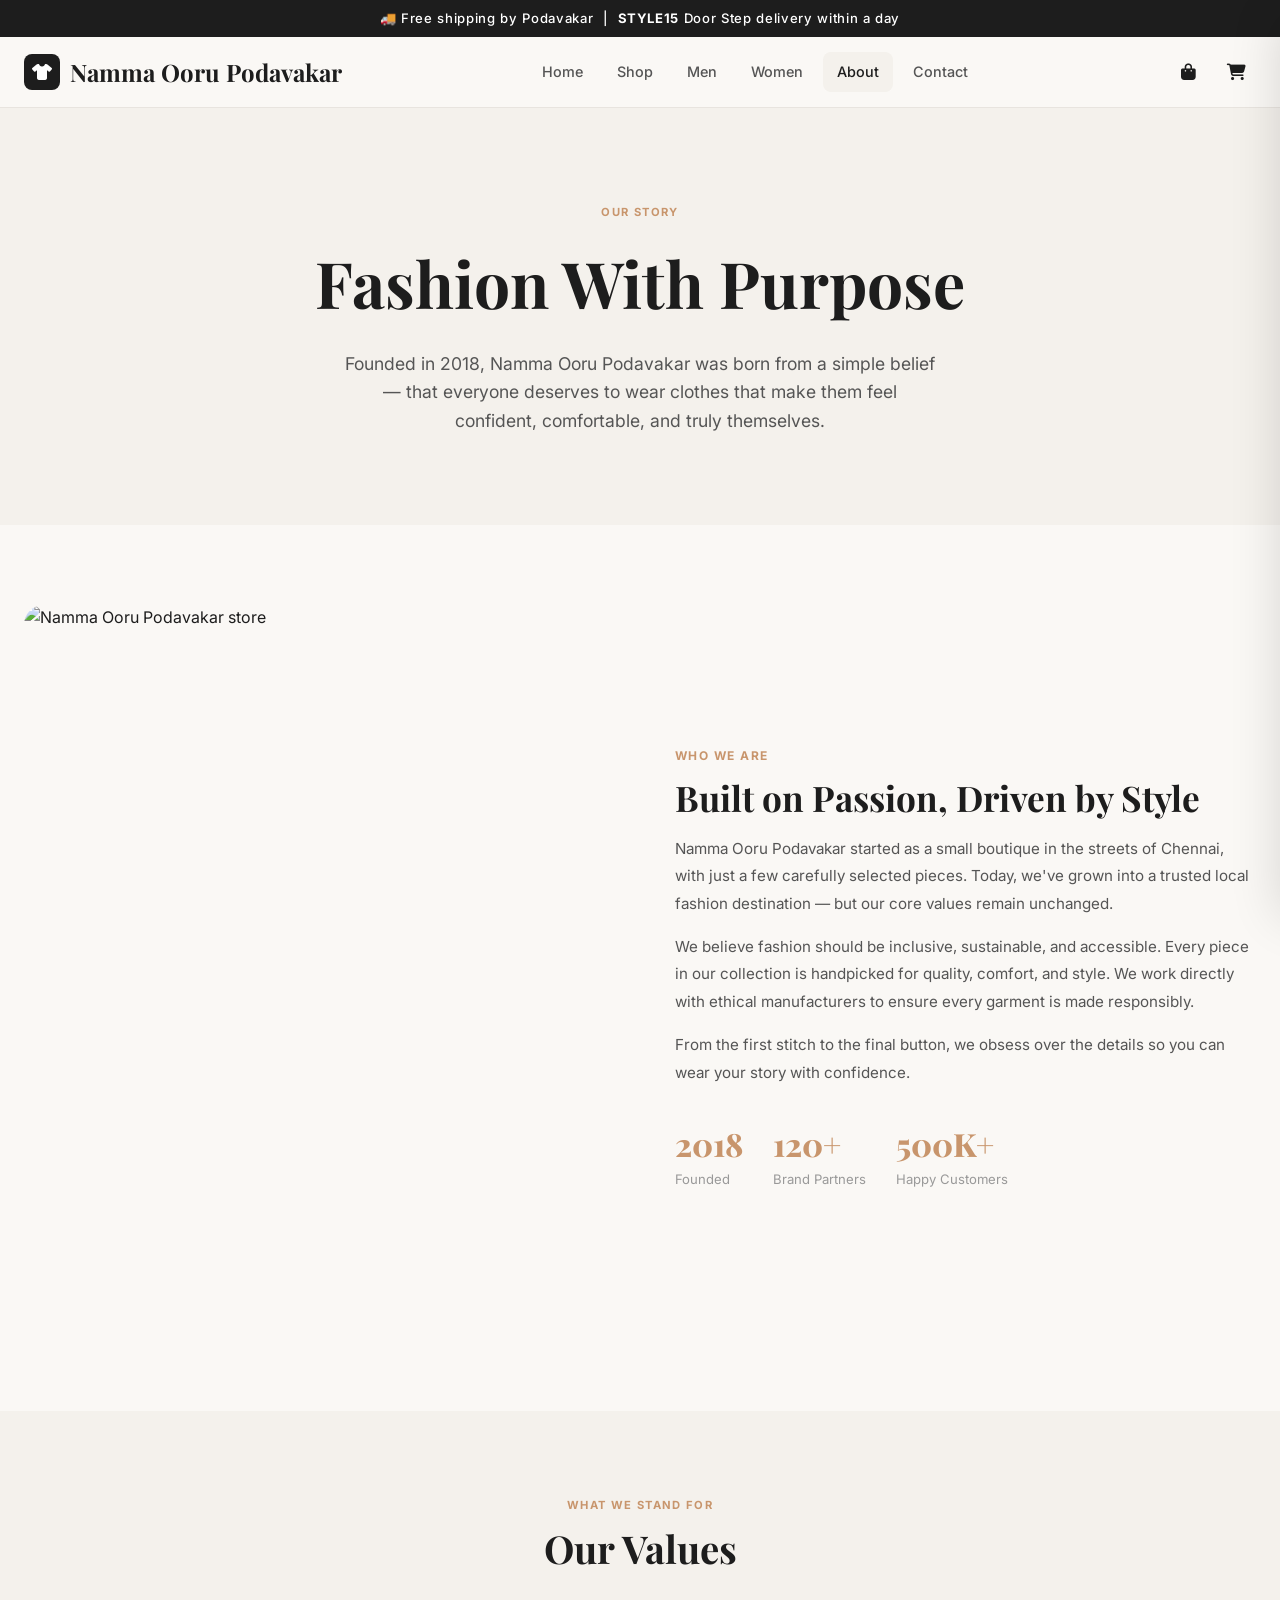
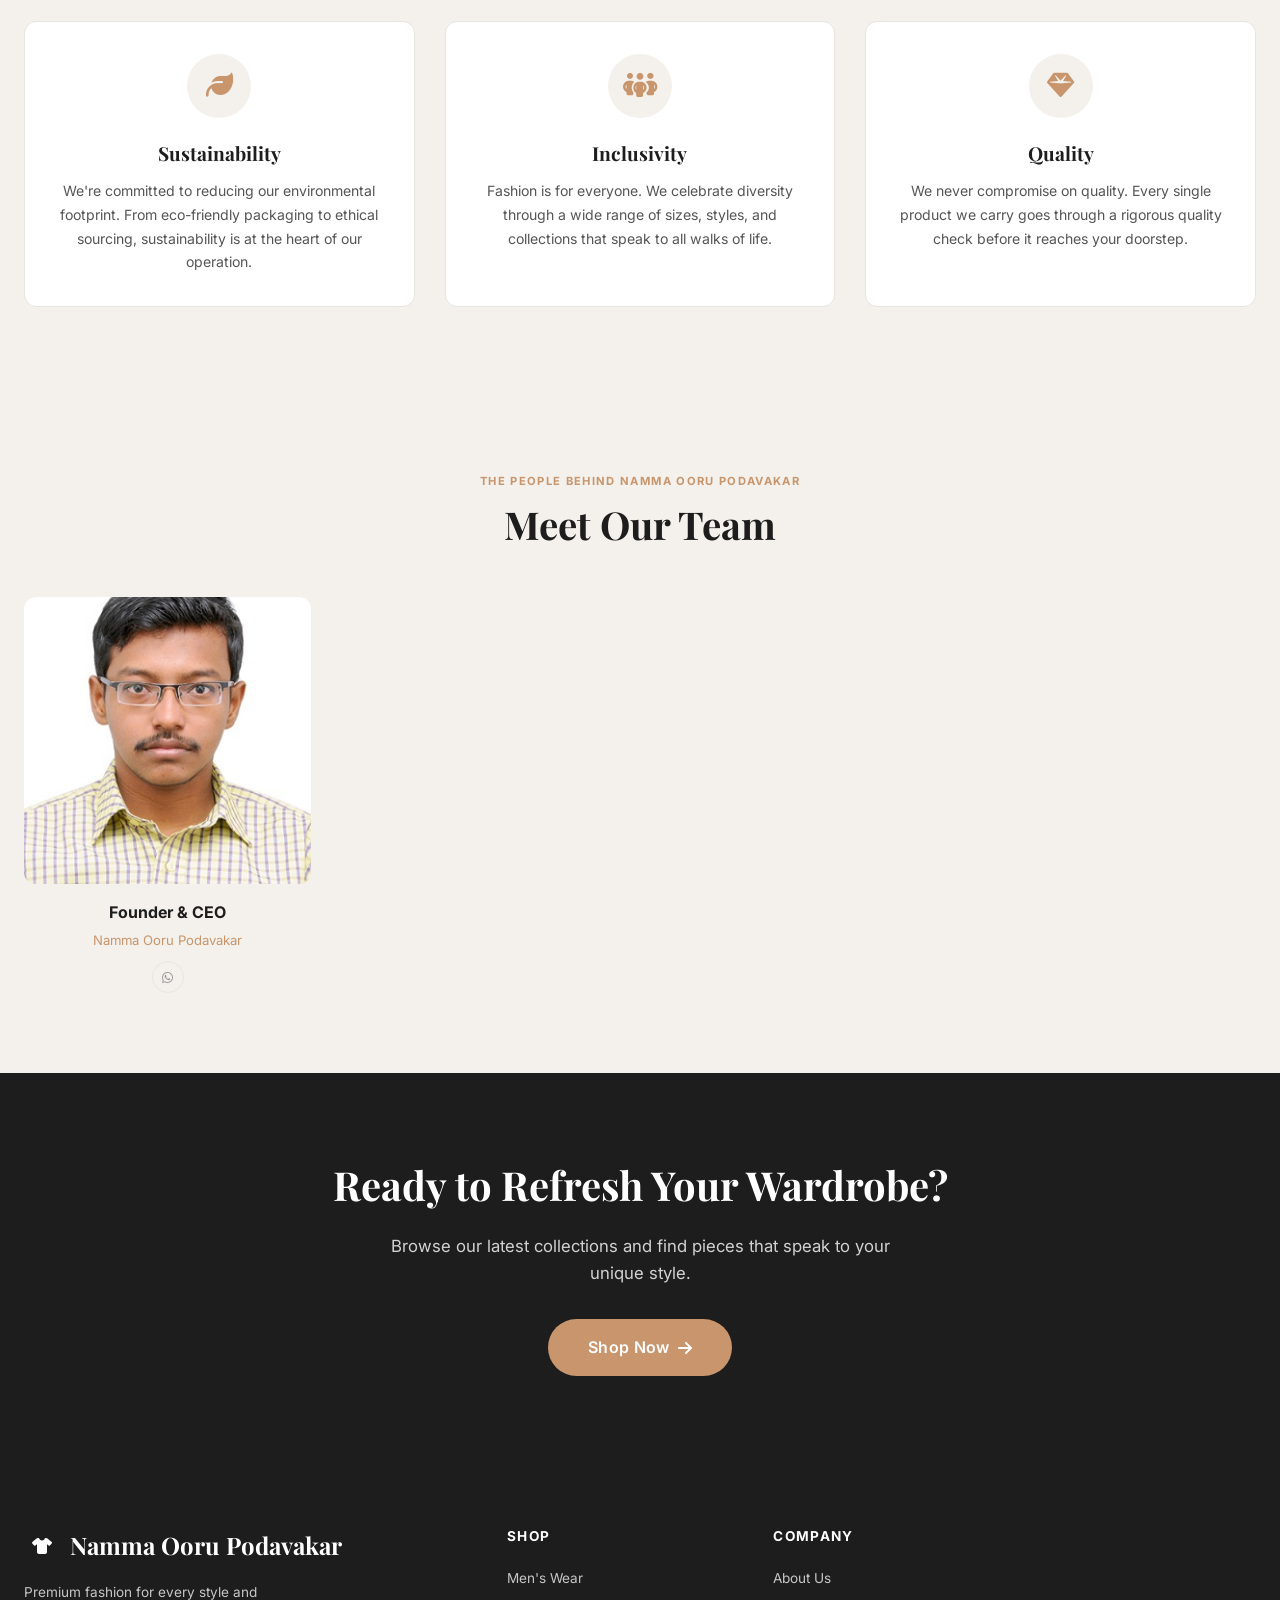
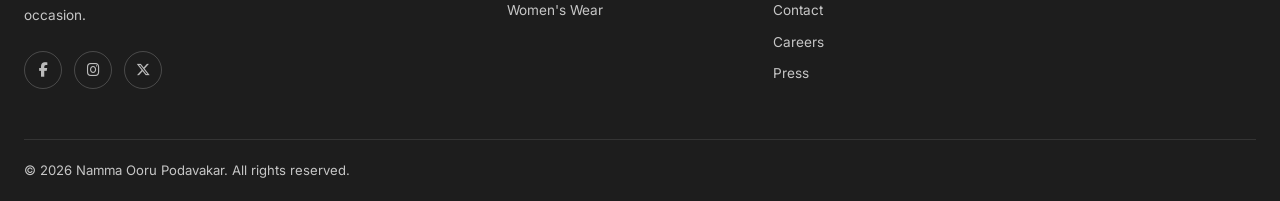
==== about.html @ 74f34538 "My first commit" ====
<!DOCTYPE html>
<html lang="en">
<head>
  <meta charset="UTF-8">
  <meta name="viewport" content="width=device-width, initial-scale=1.0">
  <meta name="description" content="Our story — Namma Ooru Podavakar was founded to make premium fashion accessible to everyone.">
  <title>About Us — Namma Ooru Podavakar</title>
  <link rel="preconnect" href="https://fonts.googleapis.com">
  <link rel="preconnect" href="https://fonts.gstatic.com" crossorigin>
  <link href="https://fonts.googleapis.com/css2?family=Inter:wght@400;500;600;700;800&family=Playfair+Display:wght@400;700;800&display=swap" rel="stylesheet">
  <link rel="stylesheet" href="https://cdnjs.cloudflare.com/ajax/libs/font-awesome/6.5.0/css/all.min.css">
  <link rel="stylesheet" href="css/style.css">
</head>
<body>

<div class="announcement-bar">🚚 Free shipping by Podavakar &nbsp;|&nbsp; <strong>STYLE15</strong> Door Step delivery within a day</div>

<header class="site-header" id="siteHeader">
  <div class="container">
    <div class="header-inner">
      <a href="index.html" class="logo"><div class="logo-icon"><i class="fa-solid fa-shirt"></i></div>Namma Ooru Podavakar</a>
      <nav class="main-nav" id="mainNav">
        <a href="index.html">Home</a>
        <a href="shop.html">Shop</a>
        <a href="shop.html?cat=men">Men</a>
        <a href="shop.html?cat=women">Women</a>
        <a href="about.html">About</a>
        <a href="contact.html">Contact</a>
      </nav>
      <div class="header-actions">
        <a href="cart.html" class="icon-btn" style="position:relative;">
          <i class="fa-solid fa-bag-shopping"></i>
          <span class="cart-badge" style="display:none;">0</span>
        </a>
        <button class="icon-btn" data-open-cart>
          <i class="fa-solid fa-cart-shopping"></i>
          <span class="cart-badge" style="display:none;">0</span>
        </button>
        <div class="menu-toggle" id="menuToggle"><span></span><span></span><span></span></div>
      </div>
    </div>
  </div>
</header>

<!-- Page Hero -->
<section class="about-hero">
  <div class="container">
    <span class="tag">Our Story</span>
    <h1>Fashion With Purpose</h1>
    <p>Founded in 2018, Namma Ooru Podavakar was born from a simple belief — that everyone deserves to wear clothes that make them feel confident, comfortable, and truly themselves.</p>
  </div>
</section>

<!-- About Story -->
<section class="about-story">
  <div class="container">
    <div class="about-story-grid">
      <div class="about-story-image">
        <img src="https://images.unsplash.com/photo-1558769132-cb1aea458c5e?w=700&q=80" alt="Namma Ooru Podavakar store" loading="lazy">
      </div>
      <div>
        <div class="about-tag">Who We Are</div>
        <h2 class="about-title">Built on Passion, Driven by Style</h2>
        <p class="about-text">Namma Ooru Podavakar started as a small boutique in the streets of Chennai, with just a few carefully selected pieces. Today, we've grown into a trusted local fashion destination — but our core values remain unchanged.</p>
        <p class="about-text">We believe fashion should be inclusive, sustainable, and accessible. Every piece in our collection is handpicked for quality, comfort, and style. We work directly with ethical manufacturers to ensure every garment is made responsibly.</p>
        <p class="about-text">From the first stitch to the final button, we obsess over the details so you can wear your story with confidence.</p>
        <div style="display:flex;gap:30px;margin-top:32px;">
          <div>
            <div style="font-family:var(--font-heading);font-size:2rem;font-weight:800;color:var(--secondary);">2018</div>
            <div style="font-size:.82rem;color:var(--text-muted);">Founded</div>
          </div>
          <div>
            <div style="font-family:var(--font-heading);font-size:2rem;font-weight:800;color:var(--secondary);">120+</div>
            <div style="font-size:.82rem;color:var(--text-muted);">Brand Partners</div>
          </div>
          <div>
            <div style="font-family:var(--font-heading);font-size:2rem;font-weight:800;color:var(--secondary);">500K+</div>
            <div style="font-size:.82rem;color:var(--text-muted);">Happy Customers</div>
          </div>
        </div>
      </div>
    </div>
  </div>
</section>

<!-- Values -->
<section style="padding:80px 0;background:var(--bg-section);">
  <div class="container">
    <div class="text-center" style="margin-bottom:50px;">
      <span class="tag">What We Stand For</span>
      <h2 class="section-title">Our Values</h2>
    </div>
    <div style="display:grid;grid-template-columns:repeat(3,1fr);gap:30px;">
      <div style="background:var(--white);border-radius:var(--radius-md);padding:32px;border:1px solid var(--border);text-align:center;">
        <div style="width:64px;height:64px;background:var(--bg-section);border-radius:50%;display:flex;align-items:center;justify-content:center;margin:0 auto 20px;font-size:1.7rem;color:var(--secondary);">
          <i class="fa-solid fa-leaf"></i>
        </div>
        <h3 style="font-family:var(--font-heading);font-size:1.2rem;font-weight:700;margin-bottom:10px;">Sustainability</h3>
        <p style="font-size:.88rem;color:var(--text-mid);line-height:1.7;">We're committed to reducing our environmental footprint. From eco-friendly packaging to ethical sourcing, sustainability is at the heart of our operation.</p>
      </div>
      <div style="background:var(--white);border-radius:var(--radius-md);padding:32px;border:1px solid var(--border);text-align:center;">
        <div style="width:64px;height:64px;background:var(--bg-section);border-radius:50%;display:flex;align-items:center;justify-content:center;margin:0 auto 20px;font-size:1.7rem;color:var(--secondary);">
          <i class="fa-solid fa-people-group"></i>
        </div>
        <h3 style="font-family:var(--font-heading);font-size:1.2rem;font-weight:700;margin-bottom:10px;">Inclusivity</h3>
        <p style="font-size:.88rem;color:var(--text-mid);line-height:1.7;">Fashion is for everyone. We celebrate diversity through a wide range of sizes, styles, and collections that speak to all walks of life.</p>
      </div>
      <div style="background:var(--white);border-radius:var(--radius-md);padding:32px;border:1px solid var(--border);text-align:center;">
        <div style="width:64px;height:64px;background:var(--bg-section);border-radius:50%;display:flex;align-items:center;justify-content:center;margin:0 auto 20px;font-size:1.7rem;color:var(--secondary);">
          <i class="fa-solid fa-gem"></i>
        </div>
        <h3 style="font-family:var(--font-heading);font-size:1.2rem;font-weight:700;margin-bottom:10px;">Quality</h3>
        <p style="font-size:.88rem;color:var(--text-mid);line-height:1.7;">We never compromise on quality. Every single product we carry goes through a rigorous quality check before it reaches your doorstep.</p>
      </div>
    </div>
  </div>
</section>

<!-- Team -->
<section class="team-section">
  <div class="container">
    <div class="text-center">
      <span class="tag">The People Behind Namma Ooru Podavakar</span>
      <h2 class="section-title">Meet Our Team</h2>
    </div>
    <div class="team-grid" style="justify-content:center;">
      <div class="team-card">
        <div class="team-avatar">
          <img src="images/DSC_4355.JPG" alt="Founder & CEO" loading="lazy">
        </div>
        <div class="team-name">Founder &amp; CEO</div>
        <div class="team-role">Namma Ooru Podavakar</div>
        <div class="team-social">
          <a href="https://wa.me/919942233235" aria-label="WhatsApp"><i class="fa-brands fa-whatsapp"></i></a>
        </div>
      </div>
    </div>
  </div>
</section>

<!-- CTA -->
<section style="padding:80px 0;background:var(--primary);color:var(--white);text-align:center;">
  <div class="container">
    <h2 style="font-family:var(--font-heading);font-size:2.5rem;font-weight:700;margin-bottom:16px;">Ready to Refresh Your Wardrobe?</h2>
    <p style="font-size:1.05rem;opacity:.8;max-width:500px;margin:0 auto 32px;">Browse our latest collections and find pieces that speak to your unique style.</p>
    <a href="shop.html" class="btn btn-secondary btn-lg">Shop Now <i class="fa-solid fa-arrow-right"></i></a>
  </div>
</section>

<!-- Footer -->
<footer class="site-footer">
  <div class="container">
    <div class="footer-grid">
      <div class="footer-brand">
        <a href="index.html" class="logo"><div class="logo-icon"><i class="fa-solid fa-shirt"></i></div>Namma Ooru Podavakar</a>
        <p class="footer-desc">Premium fashion for every style and occasion.</p>
        <div class="footer-social">
          <a class="social-btn" href="#"><i class="fa-brands fa-facebook-f"></i></a>
          <a class="social-btn" href="#"><i class="fa-brands fa-instagram"></i></a>
          <a class="social-btn" href="#"><i class="fa-brands fa-x-twitter"></i></a>
        </div>
      </div>
      <div class="footer-col"><h4>Shop</h4>
        <div class="footer-links">
          <a href="shop.html?cat=men">Men's Wear</a>
          <a href="shop.html?cat=women">Women's Wear</a>
        </div>
      </div>
      <div class="footer-col"><h4>Company</h4>
        <div class="footer-links">
          <a href="about.html">About Us</a>
          <a href="contact.html">Contact</a>
          <a href="#">Careers</a>
          <a href="#">Press</a>
        </div>
      </div>
    </div>
    <div class="footer-bottom"><span>© 2026 Namma Ooru Podavakar. All rights reserved.</span></div>
  </div>
</footer>

<div class="cart-overlay" id="cartOverlay"></div>
<aside class="cart-drawer" id="cartDrawer">
  <div class="drawer-header">
    <h3><i class="fa-solid fa-bag-shopping" style="color:var(--secondary);margin-right:8px;"></i> Your Cart</h3>
    <button class="drawer-close" id="drawerClose"><i class="fa-solid fa-xmark"></i></button>
  </div>
  <div class="drawer-body"></div>
  <div class="drawer-footer">
    <div class="drawer-total"><span>Subtotal</span><span>₹0</span></div>
    <a href="cart.html" class="btn btn-outline btn-block" style="margin-bottom:10px;">View Cart</a>
    <a href="checkout.html" class="btn btn-primary btn-block">Checkout</a>
  </div>
</aside>

<script src="js/config.js"></script>
<script src="js/data.js"></script>
<script src="js/cart.js"></script>
</body>
</html>
---- css/style.css ----
/* ============================================================
   StyleHub E-Commerce — Master Stylesheet
   ============================================================ */

/* ---------- CSS Variables ---------- */
:root {
  --primary:       #1d1d1d;
  --secondary:     #c8956c;
  --accent:        #e8d5c4;
  --bg-light:      #faf8f5;
  --bg-section:    #f4f1ec;
  --white:         #ffffff;
  --text-dark:     #1d1d1d;
  --text-mid:      #555555;
  --text-muted:    #999999;
  --border:        #e8e4df;
  --success:       #2e7d32;
  --danger:        #c62828;
  --warning:       #f57c00;
  --shadow-sm:     0 2px 8px rgba(0,0,0,.07);
  --shadow-md:     0 6px 24px rgba(0,0,0,.10);
  --shadow-lg:     0 16px 48px rgba(0,0,0,.14);
  --radius-sm:     6px;
  --radius-md:     12px;
  --radius-lg:     20px;
  --transition:    all .25s ease;
  --font-main:     'Inter', sans-serif;
  --font-heading:  'Playfair Display', serif;
}

/* ---------- Reset & Base ---------- */
*, *::before, *::after { box-sizing: border-box; margin: 0; padding: 0; }

html { scroll-behavior: smooth; font-size: 16px; }

body {
  font-family: var(--font-main);
  color: var(--text-dark);
  background: var(--bg-light);
  line-height: 1.6;
  -webkit-font-smoothing: antialiased;
}

a { color: inherit; text-decoration: none; }
img { max-width: 100%; display: block; }
ul { list-style: none; }
button { cursor: pointer; border: none; background: none; font-family: inherit; }
input, select, textarea { font-family: inherit; }

/* ---------- Utility Classes ---------- */
.container { max-width: 1280px; margin: 0 auto; padding: 0 24px; }
.section-pad { padding: 80px 0; }
.text-center { text-align: center; }
.hidden { display: none !important; }
.flex { display: flex; }
.flex-center { display: flex; align-items: center; justify-content: center; }
.grid { display: grid; }

/* ---------- Typography ---------- */
.section-title {
  font-family: var(--font-heading);
  font-size: clamp(1.8rem, 3vw, 2.6rem);
  font-weight: 700;
  line-height: 1.2;
  color: var(--text-dark);
}
.section-subtitle {
  font-size: 1rem;
  color: var(--text-muted);
  margin-top: 8px;
}
.tag {
  display: inline-block;
  font-size: .7rem;
  font-weight: 700;
  letter-spacing: .12em;
  text-transform: uppercase;
  color: var(--secondary);
  margin-bottom: 10px;
}

/* ---------- Buttons ---------- */
.btn {
  display: inline-flex;
  align-items: center;
  justify-content: center;
  gap: 8px;
  padding: 13px 30px;
  border-radius: 50px;
  font-size: .92rem;
  font-weight: 600;
  letter-spacing: .02em;
  transition: var(--transition);
  white-space: nowrap;
}
.btn-primary {
  background: var(--primary);
  color: var(--white);
}
.btn-primary:hover {
  background: #333;
  transform: translateY(-2px);
  box-shadow: var(--shadow-md);
}
.btn-secondary {
  background: var(--secondary);
  color: var(--white);
}
.btn-secondary:hover {
  background: #b07d55;
  transform: translateY(-2px);
  box-shadow: var(--shadow-md);
}
.btn-outline {
  background: transparent;
  color: var(--primary);
  border: 2px solid var(--primary);
}
.btn-outline:hover {
  background: var(--primary);
  color: var(--white);
}
.btn-outline-white {
  background: transparent;
  color: var(--white);
  border: 2px solid rgba(255,255,255,.7);
}
.btn-outline-white:hover {
  background: var(--white);
  color: var(--primary);
}
.btn-sm { padding: 9px 20px; font-size: .82rem; }
.btn-lg { padding: 16px 40px; font-size: 1rem; }
.btn-block { width: 100%; }

/* ============================================================
   HEADER & NAVIGATION
   ============================================================ */
.site-header {
  position: sticky;
  top: 0;
  z-index: 1000;
  background: rgba(250,248,245,.95);
  backdrop-filter: blur(12px);
  border-bottom: 1px solid var(--border);
  transition: var(--transition);
}
.site-header.scrolled { box-shadow: var(--shadow-sm); }

.header-inner {
  display: flex;
  align-items: center;
  justify-content: space-between;
  height: 70px;
}

/* Logo */
.logo {
  display: flex;
  align-items: center;
  gap: 10px;
  font-family: var(--font-heading);
  font-size: 1.5rem;
  font-weight: 700;
  color: var(--primary);
}
.logo-icon {
  width: 36px;
  height: 36px;
  background: var(--primary);
  border-radius: 8px;
  display: flex;
  align-items: center;
  justify-content: center;
  color: var(--white);
  font-size: 1rem;
}

/* Nav */
.main-nav { display: flex; align-items: center; gap: 6px; }
.main-nav a {
  padding: 8px 14px;
  border-radius: 8px;
  font-size: .9rem;
  font-weight: 500;
  color: var(--text-mid);
  transition: var(--transition);
}
.main-nav a:hover, .main-nav a.active {
  color: var(--primary);
  background: var(--bg-section);
}

/* Header Actions */
.header-actions { display: flex; align-items: center; gap: 8px; }
.icon-btn {
  display: flex;
  align-items: center;
  justify-content: center;
  width: 40px;
  height: 40px;
  border-radius: 10px;
  color: var(--text-dark);
  font-size: 1.05rem;
  transition: var(--transition);
  position: relative;
}
.icon-btn:hover { background: var(--bg-section); color: var(--secondary); }
.cart-badge {
  position: absolute;
  top: 3px; right: 3px;
  width: 18px; height: 18px;
  background: var(--secondary);
  color: var(--white);
  border-radius: 50%;
  font-size: .62rem;
  font-weight: 700;
  display: flex;
  align-items: center;
  justify-content: center;
}

/* Mobile menu toggle */
.menu-toggle {
  display: none;
  flex-direction: column;
  gap: 5px;
  padding: 8px;
  border-radius: 8px;
  cursor: pointer;
}
.menu-toggle span {
  width: 22px;
  height: 2px;
  background: var(--text-dark);
  border-radius: 2px;
  transition: var(--transition);
}
.menu-toggle.open span:nth-child(1) { transform: rotate(45deg) translate(5px, 5px); }
.menu-toggle.open span:nth-child(2) { opacity: 0; }
.menu-toggle.open span:nth-child(3) { transform: rotate(-45deg) translate(5px, -5px); }

/* Announcement bar */
.announcement-bar {
  background: var(--primary);
  color: var(--white);
  text-align: center;
  padding: 8px;
  font-size: .82rem;
  font-weight: 500;
  letter-spacing: .05em;
}
.announcement-bar a { color: var(--secondary); text-decoration: underline; }

/* ============================================================
   HERO SECTION
   ============================================================ */
.hero {
  min-height: 90vh;
  display: grid;
  grid-template-columns: 1fr 1fr;
  gap: 0;
  overflow: hidden;
}
.hero-content {
  display: flex;
  flex-direction: column;
  justify-content: center;
  padding: 80px 60px 80px 0;
}
.hero-title {
  font-family: var(--font-heading);
  font-size: clamp(2.8rem, 5vw, 4.5rem);
  font-weight: 700;
  line-height: 1.1;
  color: var(--text-dark);
  margin-bottom: 20px;
}
.hero-title span { color: var(--secondary); }
.hero-desc {
  font-size: 1.1rem;
  color: var(--text-mid);
  max-width: 460px;
  margin-bottom: 36px;
  line-height: 1.7;
}
.hero-actions { display: flex; gap: 14px; flex-wrap: wrap; }
.hero-stats {
  display: flex;
  gap: 40px;
  margin-top: 56px;
  padding-top: 40px;
  border-top: 1px solid var(--border);
}
.hero-stat strong {
  display: block;
  font-size: 1.8rem;
  font-weight: 800;
  color: var(--text-dark);
  font-family: var(--font-heading);
}
.hero-stat span { font-size: .82rem; color: var(--text-muted); }

.hero-image {
  position: relative;
  background: var(--bg-section);
  overflow: hidden;
}
.hero-image img {
  width: 100%;
  height: 100%;
  object-fit: cover;
}
.hero-image-badge {
  position: absolute;
  bottom: 40px;
  left: -20px;
  background: var(--white);
  border-radius: var(--radius-md);
  padding: 16px 22px;
  box-shadow: var(--shadow-lg);
  display: flex;
  align-items: center;
  gap: 12px;
  font-size: .85rem;
}
.hero-image-badge .badge-icon {
  width: 44px; height: 44px;
  background: var(--secondary);
  border-radius: 50%;
  display: flex;
  align-items: center;
  justify-content: center;
  color: var(--white);
  font-size: 1.1rem;
}
.hero-image-badge strong { display: block; font-size: .95rem; }
.hero-image-badge span { color: var(--text-muted); font-size: .78rem; }

/* ============================================================
   CATEGORY STRIPS
   ============================================================ */
.categories-section { padding: 60px 0; }
.categories-grid {
  display: grid;
  grid-template-columns: repeat(4, 1fr);
  gap: 20px;
  margin-top: 40px;
}
.category-card {
  position: relative;
  border-radius: var(--radius-lg);
  overflow: hidden;
  aspect-ratio: 3/4;
  cursor: pointer;
  transition: var(--transition);
}
.category-card:hover { transform: translateY(-6px); box-shadow: var(--shadow-lg); }
.category-card img {
  width: 100%;
  height: 100%;
  object-fit: cover;
  transition: transform .4s ease;
}
.category-card:hover img { transform: scale(1.06); }
.category-card-overlay {
  position: absolute;
  inset: 0;
  background: linear-gradient(to top, rgba(0,0,0,.65) 30%, transparent);
  display: flex;
  flex-direction: column;
  justify-content: flex-end;
  padding: 24px;
  color: var(--white);
}
.category-card-overlay h3 { font-family: var(--font-heading); font-size: 1.3rem; font-weight: 700; }
.category-card-overlay span { font-size: .82rem; opacity: .85; margin-top: 4px; display: block; }
.category-card-overlay .cat-arrow {
  width: 36px; height: 36px;
  background: var(--white);
  border-radius: 50%;
  display: flex;
  align-items: center;
  justify-content: center;
  color: var(--primary);
  margin-top: 14px;
  font-size: .85rem;
  transition: var(--transition);
}
.category-card:hover .cat-arrow { background: var(--secondary); color: var(--white); }

/* ============================================================
   PRODUCT CARDS & GRIDS
   ============================================================ */
.products-section { padding: 80px 0; background: var(--white); }
.section-header {
  display: flex;
  align-items: flex-end;
  justify-content: space-between;
  margin-bottom: 44px;
  flex-wrap: wrap;
  gap: 16px;
}
.filter-tabs { display: flex; gap: 8px; flex-wrap: wrap; }
.filter-tab {
  padding: 8px 18px;
  border-radius: 50px;
  font-size: .85rem;
  font-weight: 500;
  color: var(--text-mid);
  border: 1.5px solid var(--border);
  transition: var(--transition);
  cursor: pointer;
}
.filter-tab:hover, .filter-tab.active {
  background: var(--primary);
  color: var(--white);
  border-color: var(--primary);
}

.products-grid {
  display: grid;
  grid-template-columns: repeat(4, 1fr);
  gap: 28px;
}

.product-card {
  background: var(--white);
  border-radius: var(--radius-md);
  overflow: hidden;
  border: 1px solid var(--border);
  transition: var(--transition);
  position: relative;
}
.product-card:hover {
  transform: translateY(-6px);
  box-shadow: var(--shadow-lg);
}
.product-card-image {
  position: relative;
  aspect-ratio: 3/4;
  overflow: hidden;
  background: var(--bg-section);
}
.product-card-image img {
  width: 100%;
  height: 100%;
  object-fit: cover;
  transition: transform .4s ease;
}
.product-card:hover .product-card-image img { transform: scale(1.07); }

.product-badge {
  position: absolute;
  top: 12px;
  left: 12px;
  padding: 4px 10px;
  border-radius: 50px;
  font-size: .7rem;
  font-weight: 700;
  letter-spacing: .05em;
  text-transform: uppercase;
}
.badge-new { background: var(--primary); color: var(--white); }
.badge-sale { background: var(--danger); color: var(--white); }
.badge-featured { background: var(--secondary); color: var(--white); }

.product-actions {
  position: absolute;
  top: 12px;
  right: 12px;
  display: flex;
  flex-direction: column;
  gap: 8px;
  opacity: 0;
  transform: translateX(10px);
  transition: var(--transition);
}
.product-card:hover .product-actions { opacity: 1; transform: translateX(0); }
.product-action-btn {
  width: 38px;
  height: 38px;
  background: var(--white);
  border-radius: 50%;
  display: flex;
  align-items: center;
  justify-content: center;
  font-size: .9rem;
  color: var(--text-dark);
  box-shadow: var(--shadow-sm);
  transition: var(--transition);
  cursor: pointer;
  border: none;
}
.product-action-btn:hover { background: var(--secondary); color: var(--white); }
.product-action-btn.wishlisted { background: var(--danger) !important; color: var(--white) !important; }

.product-card-quick-add {
  position: absolute;
  bottom: 0;
  left: 0;
  right: 0;
  background: var(--primary);
  color: var(--white);
  text-align: center;
  padding: 12px;
  font-size: .85rem;
  font-weight: 600;
  letter-spacing: .05em;
  transform: translateY(100%);
  transition: var(--transition);
  cursor: pointer;
}
.product-card:hover .product-card-quick-add { transform: translateY(0); }

.product-card-body { padding: 18px; }
.product-card-category {
  font-size: .73rem;
  font-weight: 600;
  letter-spacing: .08em;
  text-transform: uppercase;
  color: var(--text-muted);
  margin-bottom: 6px;
}
.product-card-name {
  font-size: .95rem;
  font-weight: 600;
  color: var(--text-dark);
  margin-bottom: 8px;
  white-space: nowrap;
  overflow: hidden;
  text-overflow: ellipsis;
}
.product-card-name a:hover { color: var(--secondary); }
.product-card-rating { display: flex; align-items: center; gap: 6px; margin-bottom: 10px; }
.stars { color: #f4a02a; font-size: .82rem; display: flex; gap: 2px; }
.rating-count { font-size: .75rem; color: var(--text-muted); }
.product-card-price { display: flex; align-items: center; gap: 10px; }
.price-current { font-size: 1.05rem; font-weight: 700; color: var(--text-dark); }
.price-original { font-size: .88rem; color: var(--text-muted); text-decoration: line-through; }
.price-discount { font-size: .75rem; font-weight: 700; color: var(--danger); }
.product-card-colors {
  display: flex;
  gap: 6px;
  margin-top: 10px;
}
.color-dot {
  width: 16px;
  height: 16px;
  border-radius: 50%;
  border: 2px solid transparent;
  cursor: pointer;
  transition: var(--transition);
}
.color-dot:hover, .color-dot.active { border-color: var(--text-dark); transform: scale(1.2); }

/* ============================================================
   BANNER / PROMO STRIP
   ============================================================ */
.promo-banner {
  padding: 80px 0;
  background: linear-gradient(135deg, var(--primary) 0%, #3d3d3d 100%);
  color: var(--white);
  text-align: center;
  position: relative;
  overflow: hidden;
}
.promo-banner::before {
  content: '';
  position: absolute;
  top: -50%;
  right: -10%;
  width: 500px;
  height: 500px;
  background: rgba(200,149,108,.12);
  border-radius: 50%;
}
.promo-badge {
  display: inline-block;
  background: var(--secondary);
  color: var(--white);
  padding: 6px 18px;
  border-radius: 50px;
  font-size: .78rem;
  font-weight: 700;
  letter-spacing: .1em;
  text-transform: uppercase;
  margin-bottom: 20px;
}
.promo-title {
  font-family: var(--font-heading);
  font-size: clamp(2rem, 5vw, 3.5rem);
  font-weight: 700;
  margin-bottom: 16px;
}
.promo-title span { color: var(--secondary); }
.promo-desc { font-size: 1.05rem; opacity: .8; max-width: 500px; margin: 0 auto 32px; }
.countdown {
  display: flex;
  justify-content: center;
  gap: 20px;
  margin-bottom: 36px;
}
.countdown-unit {
  text-align: center;
  min-width: 72px;
}
.countdown-num {
  display: block;
  font-size: 2.2rem;
  font-weight: 800;
  font-family: var(--font-heading);
  color: var(--secondary);
  line-height: 1;
}
.countdown-label {
  font-size: .7rem;
  text-transform: uppercase;
  letter-spacing: .1em;
  opacity: .7;
  margin-top: 6px;
}
.countdown-sep { font-size: 2rem; font-weight: 700; margin-top: 4px; opacity: .5; }

/* ============================================================
   FEATURES STRIP
   ============================================================ */
.features-strip { padding: 48px 0; border-top: 1px solid var(--border); border-bottom: 1px solid var(--border); }
.features-grid {
  display: grid;
  grid-template-columns: repeat(4, 1fr);
  gap: 30px;
}
.feature-item {
  display: flex;
  align-items: flex-start;
  gap: 16px;
}
.feature-icon {
  width: 50px;
  height: 50px;
  background: var(--bg-section);
  border-radius: var(--radius-sm);
  display: flex;
  align-items: center;
  justify-content: center;
  font-size: 1.25rem;
  color: var(--secondary);
  flex-shrink: 0;
}
.feature-item h4 { font-size: .9rem; font-weight: 700; margin-bottom: 4px; }
.feature-item p { font-size: .8rem; color: var(--text-muted); line-height: 1.5; }

/* ============================================================
   TESTIMONIALS
   ============================================================ */
.testimonials-section { padding: 80px 0; background: var(--bg-section); }
.testimonials-grid {
  display: grid;
  grid-template-columns: repeat(3, 1fr);
  gap: 28px;
  margin-top: 50px;
}
.testimonial-card {
  background: var(--white);
  border-radius: var(--radius-md);
  padding: 32px;
  border: 1px solid var(--border);
  transition: var(--transition);
}
.testimonial-card:hover { box-shadow: var(--shadow-md); transform: translateY(-4px); }
.testimonial-quote { font-size: 2.5rem; color: var(--secondary); line-height: 1; margin-bottom: 16px; font-family: serif; }
.testimonial-text { font-size: .93rem; color: var(--text-mid); line-height: 1.7; margin-bottom: 24px; }
.testimonial-author { display: flex; align-items: center; gap: 14px; }
.testimonial-avatar {
  width: 48px;
  height: 48px;
  border-radius: 50%;
  object-fit: cover;
  background: var(--bg-section);
}
.testimonial-author-name { font-size: .9rem; font-weight: 700; }
.testimonial-author-role { font-size: .78rem; color: var(--text-muted); }

/* ============================================================
   NEWSLETTER
   ============================================================ */
.newsletter-section {
  padding: 80px 0;
  background: var(--accent);
  text-align: center;
}
.newsletter-section .section-title { margin-bottom: 10px; }
.newsletter-section .section-subtitle { margin-bottom: 36px; }
.newsletter-form { display: flex; gap: 12px; max-width: 500px; margin: 0 auto; }
.newsletter-form input {
  flex: 1;
  padding: 15px 22px;
  border-radius: 50px;
  border: 2px solid transparent;
  background: var(--white);
  font-size: .92rem;
  outline: none;
  transition: var(--transition);
}
.newsletter-form input:focus { border-color: var(--secondary); }
.newsletter-privacy { font-size: .78rem; color: var(--text-muted); margin-top: 14px; }

/* ============================================================
   FOOTER
   ============================================================ */
.site-footer {
  background: var(--primary);
  color: rgba(255,255,255,.75);
  padding: 70px 0 0;
}
.footer-grid {
  display: grid;
  grid-template-columns: 2fr 1fr 1fr 1fr;
  gap: 50px;
  padding-bottom: 50px;
}
.footer-brand .logo { color: var(--white); margin-bottom: 16px; }
.footer-desc { font-size: .85rem; line-height: 1.7; max-width: 280px; margin-bottom: 24px; }
.footer-social { display: flex; gap: 12px; }
.social-btn {
  width: 38px;
  height: 38px;
  border-radius: 50%;
  border: 1px solid rgba(255,255,255,.2);
  display: flex;
  align-items: center;
  justify-content: center;
  font-size: .9rem;
  color: rgba(255,255,255,.7);
  transition: var(--transition);
  cursor: pointer;
}
.social-btn:hover { background: var(--secondary); border-color: var(--secondary); color: var(--white); }
.footer-col h4 { font-size: .85rem; font-weight: 700; letter-spacing: .1em; text-transform: uppercase; color: var(--white); margin-bottom: 20px; }
.footer-links { display: flex; flex-direction: column; gap: 10px; }
.footer-links a { font-size: .85rem; transition: var(--transition); }
.footer-links a:hover { color: var(--secondary); padding-left: 4px; }
.footer-contact-item { display: flex; gap: 10px; font-size: .85rem; margin-bottom: 10px; }
.footer-contact-item i { color: var(--secondary); margin-top: 3px; }
.footer-bottom {
  border-top: 1px solid rgba(255,255,255,.1);
  padding: 20px 0;
  display: flex;
  align-items: center;
  justify-content: space-between;
  font-size: .82rem;
  flex-wrap: wrap;
  gap: 12px;
}
.footer-payment { display: flex; gap: 10px; align-items: center; }
.payment-icon {
  background: rgba(255,255,255,.1);
  padding: 5px 10px;
  border-radius: 6px;
  font-size: .75rem;
  font-weight: 700;
  color: rgba(255,255,255,.8);
}

/* ============================================================
   SHOP PAGE
   ============================================================ */
.page-hero {
  background: var(--bg-section);
  padding: 50px 0;
  text-align: center;
  border-bottom: 1px solid var(--border);
}
.page-hero .breadcrumb {
  display: flex;
  justify-content: center;
  gap: 8px;
  font-size: .82rem;
  color: var(--text-muted);
  margin-bottom: 14px;
}
.page-hero .breadcrumb a:hover { color: var(--secondary); }
.page-hero .breadcrumb span { opacity: .5; }
.page-hero h1 { font-family: var(--font-heading); font-size: 2.4rem; font-weight: 700; }

.shop-layout { display: grid; grid-template-columns: 260px 1fr; gap: 40px; padding: 50px 0 80px; align-items: start; }

/* Sidebar Filters */
.shop-sidebar { position: sticky; top: 90px; }
.filter-section { margin-bottom: 32px; }
.filter-section h4 {
  font-size: .82rem;
  font-weight: 700;
  text-transform: uppercase;
  letter-spacing: .1em;
  color: var(--text-dark);
  margin-bottom: 16px;
  display: flex;
  align-items: center;
  justify-content: space-between;
}
.filter-section h4 i { cursor: pointer; color: var(--text-muted); }
.filter-check { display: flex; align-items: center; gap: 10px; margin-bottom: 10px; cursor: pointer; }
.filter-check input[type="checkbox"] { display: none; }
.filter-check-box {
  width: 18px; height: 18px;
  border: 2px solid var(--border);
  border-radius: 4px;
  display: flex;
  align-items: center;
  justify-content: center;
  transition: var(--transition);
  flex-shrink: 0;
}
.filter-check input:checked + .filter-check-box {
  background: var(--primary);
  border-color: var(--primary);
  color: var(--white);
  font-size: .65rem;
}
.filter-check-label { font-size: .87rem; color: var(--text-mid); }
.filter-check:hover .filter-check-label { color: var(--text-dark); }
.filter-colors { display: flex; flex-wrap: wrap; gap: 10px; }
.filter-color {
  width: 28px; height: 28px;
  border-radius: 50%;
  cursor: pointer;
  border: 3px solid transparent;
  transition: var(--transition);
}
.filter-color:hover, .filter-color.active { border-color: var(--text-dark); transform: scale(1.15); }
.price-range-track {
  width: 100%;
  height: 4px;
  background: var(--border);
  border-radius: 2px;
  margin: 12px 0;
}
.price-range-fill {
  height: 100%;
  background: var(--primary);
  border-radius: 2px;
  width: 70%;
}
.price-range-input { -webkit-appearance: none; appearance: none; width: 100%; height: 4px; background: transparent; outline: none; cursor: pointer; margin: 8px 0; }
.price-range-input::-webkit-slider-thumb { -webkit-appearance: none; appearance: none; width: 18px; height: 18px; border-radius: 50%; background: var(--primary); cursor: pointer; border: 3px solid var(--white); box-shadow: var(--shadow-sm); }
.price-range-labels { display: flex; justify-content: space-between; font-size: .8rem; color: var(--text-muted); }
.clear-filters { font-size: .82rem; color: var(--secondary); font-weight: 600; cursor: pointer; background: none; border: none; padding: 0; }
.clear-filters:hover { text-decoration: underline; }

/* Shop Toolbar */
.shop-toolbar {
  display: flex;
  align-items: center;
  justify-content: space-between;
  margin-bottom: 28px;
  padding: 14px 18px;
  background: var(--white);
  border-radius: var(--radius-sm);
  border: 1px solid var(--border);
  flex-wrap: wrap;
  gap: 12px;
}
.toolbar-results { font-size: .88rem; color: var(--text-muted); }
.toolbar-results strong { color: var(--text-dark); }
.toolbar-right { display: flex; align-items: center; gap: 14px; }
.sort-select {
  padding: 8px 14px;
  border: 1.5px solid var(--border);
  border-radius: 8px;
  font-size: .85rem;
  color: var(--text-dark);
  background: var(--white);
  outline: none;
  cursor: pointer;
}
.sort-select:focus { border-color: var(--secondary); }
.view-toggle { display: flex; gap: 4px; }
.view-btn {
  width: 34px; height: 34px;
  display: flex;
  align-items: center;
  justify-content: center;
  border-radius: 6px;
  font-size: .9rem;
  color: var(--text-muted);
  border: 1.5px solid var(--border);
  transition: var(--transition);
  cursor: pointer;
}
.view-btn.active, .view-btn:hover { background: var(--primary); color: var(--white); border-color: var(--primary); }

/* List view */
.products-grid.list-view { grid-template-columns: 1fr; }
.products-grid.list-view .product-card { display: grid; grid-template-columns: 200px 1fr; }
.products-grid.list-view .product-card-image { aspect-ratio: 1; }
.products-grid.list-view .product-card-body { padding: 24px 28px; display: flex; flex-direction: column; justify-content: center; }

/* Pagination */
.pagination { display: flex; justify-content: center; gap: 8px; margin-top: 50px; }
.page-btn {
  width: 40px; height: 40px;
  display: flex;
  align-items: center;
  justify-content: center;
  border-radius: 8px;
  font-size: .88rem;
  font-weight: 500;
  border: 1.5px solid var(--border);
  color: var(--text-mid);
  transition: var(--transition);
  cursor: pointer;
  background: var(--white);
}
.page-btn.active, .page-btn:hover { background: var(--primary); color: var(--white); border-color: var(--primary); }
.page-btn:disabled { opacity: .4; cursor: not-allowed; }

/* ============================================================
   PRODUCT DETAIL PAGE
   ============================================================ */
.product-detail-section { padding: 50px 0 80px; }
.product-detail-grid { display: grid; grid-template-columns: 1fr 1fr; gap: 60px; align-items: start; }

/* Gallery */
.product-gallery { position: sticky; top: 90px; }
.gallery-main {
  border-radius: var(--radius-md);
  overflow: hidden;
  background: var(--bg-section);
  aspect-ratio: 3/4;
  margin-bottom: 14px;
}
.gallery-main img { width: 100%; height: 100%; object-fit: cover; }
.gallery-thumbs { display: flex; gap: 10px; }
.gallery-thumb {
  width: 80px;
  aspect-ratio: 1;
  border-radius: 10px;
  overflow: hidden;
  cursor: pointer;
  border: 2px solid transparent;
  transition: var(--transition);
  background: var(--bg-section);
}
.gallery-thumb img { width: 100%; height: 100%; object-fit: cover; }
.gallery-thumb.active, .gallery-thumb:hover { border-color: var(--secondary); }

/* Product Info */
.product-info { padding-top: 10px; }
.product-info-category { font-size: .75rem; font-weight: 700; letter-spacing: .1em; text-transform: uppercase; color: var(--secondary); margin-bottom: 10px; }
.product-info-title { font-family: var(--font-heading); font-size: 2.1rem; font-weight: 700; line-height: 1.2; margin-bottom: 14px; }
.product-info-rating { display: flex; align-items: center; gap: 10px; margin-bottom: 20px; font-size: .88rem; color: var(--text-mid); }
.product-info-price { display: flex; align-items: baseline; gap: 14px; margin-bottom: 28px; }
.product-info-price .price-current { font-size: 1.9rem; font-weight: 800; }
.product-info-price .price-original { font-size: 1.1rem; }
.product-info-description { font-size: .93rem; color: var(--text-mid); line-height: 1.75; margin-bottom: 28px; }

/* Size Selector */
.option-label { font-size: .82rem; font-weight: 700; text-transform: uppercase; letter-spacing: .08em; margin-bottom: 12px; display: flex; justify-content: space-between; }
.option-label a { color: var(--secondary); font-weight: 500; text-decoration: underline; }
.size-options { display: flex; gap: 10px; flex-wrap: wrap; margin-bottom: 24px; }
.size-btn {
  min-width: 50px;
  height: 44px;
  padding: 0 14px;
  border-radius: 10px;
  border: 2px solid var(--border);
  font-size: .88rem;
  font-weight: 600;
  color: var(--text-dark);
  background: var(--white);
  cursor: pointer;
  transition: var(--transition);
}
.size-btn:hover, .size-btn.active { background: var(--primary); color: var(--white); border-color: var(--primary); }
.size-btn.out-of-stock { opacity: .35; cursor: not-allowed; text-decoration: line-through; }

/* Color Selector */
.product-colors { display: flex; gap: 12px; margin-bottom: 28px; }
.product-color {
  width: 36px; height: 36px;
  border-radius: 50%;
  border: 3px solid transparent;
  cursor: pointer;
  transition: var(--transition);
}
.product-color:hover, .product-color.active { border-color: var(--text-dark); transform: scale(1.1); }

/* Quantity */
.quantity-row { display: flex; align-items: center; gap: 14px; margin-bottom: 24px; }
.quantity-control {
  display: flex;
  align-items: center;
  border: 2px solid var(--border);
  border-radius: 12px;
  overflow: hidden;
}
.qty-btn {
  width: 44px; height: 44px;
  display: flex;
  align-items: center;
  justify-content: center;
  font-size: 1.1rem;
  cursor: pointer;
  background: var(--bg-section);
  border: none;
  color: var(--text-dark);
  transition: var(--transition);
}
.qty-btn:hover { background: var(--primary); color: var(--white); }
.qty-input {
  width: 60px;
  text-align: center;
  border: none;
  outline: none;
  font-size: .95rem;
  font-weight: 600;
  padding: 0 8px;
  background: var(--white);
  height: 44px;
  border-left: 2px solid var(--border);
  border-right: 2px solid var(--border);
}
.add-to-cart-row { display: flex; gap: 12px; margin-bottom: 24px; }
.add-to-cart-row .btn { flex: 1 1 auto; }
.add-to-wishlist { min-width: 52px; height: 52px; display: flex; align-items: center; justify-content: center; border: 2px solid var(--border); border-radius: 12px; font-size: 1.1rem; cursor: pointer; background: var(--white); transition: var(--transition); }
.add-to-wishlist:hover { border-color: var(--danger); color: var(--danger); }
.add-to-wishlist.active { background: var(--danger); border-color: var(--danger); color: var(--white); }

/* Product Meta */
.product-meta { border-top: 1px solid var(--border); padding-top: 20px; margin-top: 8px; }
.product-meta-item { display: flex; gap: 10px; font-size: .85rem; color: var(--text-mid); margin-bottom: 8px; }
.product-meta-item strong { color: var(--text-dark); min-width: 80px; }

/* Product Tabs */
.product-tabs-section { padding: 60px 0; border-top: 1px solid var(--border); }
.tabs-nav { display: flex; border-bottom: 2px solid var(--border); gap: 4px; margin-bottom: 36px; }
.tab-btn {
  padding: 12px 24px;
  font-size: .9rem;
  font-weight: 600;
  color: var(--text-muted);
  cursor: pointer;
  border: none;
  background: none;
  border-bottom: 3px solid transparent;
  margin-bottom: -2px;
  transition: var(--transition);
}
.tab-btn:hover, .tab-btn.active { color: var(--primary); border-bottom-color: var(--primary); }
.tab-content { display: none; }
.tab-content.active { display: block; }
.tab-content p { font-size: .93rem; color: var(--text-mid); line-height: 1.8; margin-bottom: 16px; }
.features-list { margin: 16px 0; padding-left: 16px; }
.features-list li { font-size: .9rem; color: var(--text-mid); margin-bottom: 8px; }
.size-table { width: 100%; border-collapse: collapse; font-size: .88rem; }
.size-table th, .size-table td { padding: 12px 16px; text-align: center; border: 1px solid var(--border); }
.size-table th { background: var(--bg-section); font-weight: 700; }
.size-table tr:hover { background: var(--bg-light); }

/* Reviews */
.reviews-summary { display: flex; align-items: center; gap: 40px; margin-bottom: 36px; padding: 28px; background: var(--bg-section); border-radius: var(--radius-md); }
.review-avg { text-align: center; }
.review-avg-num { font-size: 3.5rem; font-weight: 800; font-family: var(--font-heading); line-height: 1; }
.review-avg-stars { font-size: 1.2rem; color: #f4a02a; margin: 6px 0; }
.review-avg-count { font-size: .82rem; color: var(--text-muted); }
.review-bars { flex: 1; }
.review-bar-row { display: flex; align-items: center; gap: 12px; margin-bottom: 8px; font-size: .82rem; }
.review-bar-track { flex: 1; height: 8px; background: var(--border); border-radius: 4px; }
.review-bar-fill { height: 100%; background: #f4a02a; border-radius: 4px; }
.review-item { padding: 24px 0; border-bottom: 1px solid var(--border); }
.review-header { display: flex; align-items: center; gap: 14px; margin-bottom: 12px; }
.review-avatar { width: 44px; height: 44px; border-radius: 50%; background: var(--bg-section); overflow: hidden; }
.review-avatar img { width: 100%; height: 100%; object-fit: cover; }
.review-author-name { font-weight: 700; font-size: .9rem; }
.review-author-date { font-size: .78rem; color: var(--text-muted); margin-top: 2px; }
.review-text { font-size: .9rem; color: var(--text-mid); line-height: 1.7; }

/* ============================================================
   CART PAGE
   ============================================================ */
.cart-section { padding: 50px 0 80px; }
.cart-layout { display: grid; grid-template-columns: 1fr 360px; gap: 40px; align-items: start; }
.cart-header { display: flex; align-items: center; justify-content: space-between; margin-bottom: 24px; padding-bottom: 16px; border-bottom: 2px solid var(--primary); }
.cart-header h2 { font-family: var(--font-heading); font-size: 1.5rem; font-weight: 700; }
.cart-item {
  display: grid;
  grid-template-columns: 100px 1fr auto;
  gap: 20px;
  align-items: center;
  padding: 20px 0;
  border-bottom: 1px solid var(--border);
}
.cart-item-img {
  width: 100px;
  height: 120px;
  border-radius: var(--radius-sm);
  overflow: hidden;
  background: var(--bg-section);
}
.cart-item-img img { width: 100%; height: 100%; object-fit: cover; }
.cart-item-name { font-weight: 700; font-size: .95rem; margin-bottom: 5px; }
.cart-item-name a:hover { color: var(--secondary); }
.cart-item-meta { font-size: .8rem; color: var(--text-muted); margin-bottom: 12px; }
.cart-item-price { font-weight: 700; font-size: 1.05rem; }
.cart-item-right { display: flex; flex-direction: column; align-items: flex-end; gap: 12px; }
.cart-item-total { font-weight: 800; font-size: 1.1rem; }
.remove-btn { font-size: .78rem; color: var(--text-muted); cursor: pointer; display: flex; align-items: center; gap: 5px; background: none; border: none; padding: 0; }
.remove-btn:hover { color: var(--danger); }

/* Cart Summary */
.cart-summary {
  background: var(--bg-section);
  border-radius: var(--radius-md);
  padding: 28px;
  position: sticky;
  top: 90px;
  border: 1px solid var(--border);
}
.cart-summary h3 { font-family: var(--font-heading); font-size: 1.2rem; font-weight: 700; margin-bottom: 24px; padding-bottom: 14px; border-bottom: 1px solid var(--border); }
.summary-row { display: flex; justify-content: space-between; font-size: .9rem; margin-bottom: 12px; color: var(--text-mid); }
.summary-row.total { font-weight: 800; font-size: 1.05rem; color: var(--text-dark); padding-top: 14px; border-top: 2px solid var(--primary); margin-top: 4px; }
.coupon-field { display: flex; gap: 8px; margin: 20px 0; }
.coupon-field input {
  flex: 1;
  padding: 11px 16px;
  border: 2px solid var(--border);
  border-radius: 8px;
  font-size: .85rem;
  outline: none;
  background: var(--white);
}
.coupon-field input:focus { border-color: var(--secondary); }
.cart-empty {
  text-align: center;
  padding: 80px 20px;
  color: var(--text-muted);
}
.cart-empty i { font-size: 4rem; color: var(--border); margin-bottom: 20px; display: block; }
.cart-empty h3 { font-size: 1.3rem; font-weight: 700; margin-bottom: 10px; color: var(--text-dark); }
.cart-empty p { margin-bottom: 24px; }

/* ============================================================
   CHECKOUT PAGE
   ============================================================ */
.checkout-section { padding: 50px 0 80px; }
.checkout-layout { display: grid; grid-template-columns: 1fr 400px; gap: 50px; align-items: start; }
.checkout-form h2 { font-family: var(--font-heading); font-size: 1.4rem; font-weight: 700; margin-bottom: 24px; padding-bottom: 14px; border-bottom: 2px solid var(--primary); }
.form-grid { display: grid; grid-template-columns: 1fr 1fr; gap: 16px; margin-bottom: 24px; }
.form-group { display: flex; flex-direction: column; gap: 6px; }
.form-group.full { grid-column: 1 / -1; }
.form-group label { font-size: .8rem; font-weight: 700; text-transform: uppercase; letter-spacing: .08em; color: var(--text-dark); }
.form-group input, .form-group select, .form-group textarea {
  padding: 13px 16px;
  border: 2px solid var(--border);
  border-radius: 10px;
  font-size: .9rem;
  outline: none;
  transition: var(--transition);
  background: var(--white);
  color: var(--text-dark);
}
.form-group input:focus, .form-group select:focus, .form-group textarea:focus { border-color: var(--secondary); }
.form-group input::placeholder { color: var(--text-muted); }
.step-title { font-size: .82rem; font-weight: 700; text-transform: uppercase; letter-spacing: .1em; color: var(--secondary); margin-bottom: 14px; margin-top: 28px; }
.payment-methods { display: flex; flex-direction: column; gap: 12px; margin-bottom: 24px; }
.payment-method {
  display: flex;
  align-items: center;
  gap: 14px;
  padding: 16px 18px;
  border: 2px solid var(--border);
  border-radius: 12px;
  cursor: pointer;
  transition: var(--transition);
}
.payment-method:hover { border-color: var(--secondary); }
.payment-method.active { border-color: var(--primary); background: var(--bg-section); }
.payment-method input[type="radio"] { width: 18px; height: 18px; accent-color: var(--primary); }
.payment-method-icon { font-size: 1.4rem; color: var(--secondary); }
.payment-method-info strong { font-size: .88rem; display: block; }
.payment-method-info span { font-size: .78rem; color: var(--text-muted); }

/* Order Summary Panel (Checkout) */
.order-summary-panel {
  background: var(--bg-section);
  border: 1px solid var(--border);
  border-radius: var(--radius-md);
  padding: 30px;
  position: sticky;
  top: 90px;
}
.order-summary-panel h3 { font-family: var(--font-heading); font-size: 1.2rem; font-weight: 700; margin-bottom: 24px; padding-bottom: 14px; border-bottom: 1px solid var(--border); }
.order-item { display: flex; gap: 14px; padding: 12px 0; border-bottom: 1px solid var(--border); align-items: center; }
.order-item-img { width: 64px; height: 76px; border-radius: 8px; object-fit: cover; background: var(--border); flex-shrink: 0; }
.order-item-name { font-size: .88rem; font-weight: 600; flex: 1; }
.order-item-meta { font-size: .76rem; color: var(--text-muted); margin-top: 3px; }
.order-item-price { font-size: .9rem; font-weight: 700; }
.secure-badges { display: flex; gap: 16px; justify-content: center; margin-top: 20px; flex-wrap: wrap; }
.secure-badge { display: flex; align-items: center; gap: 6px; font-size: .75rem; color: var(--text-muted); }
.secure-badge i { color: var(--success); }

/* ============================================================
   ABOUT PAGE
   ============================================================ */
.about-hero { padding: 90px 0; text-align: center; background: var(--bg-section); }
.about-hero h1 { font-family: var(--font-heading); font-size: clamp(2.5rem, 5vw, 4rem); font-weight: 700; margin-bottom: 16px; }
.about-hero p { font-size: 1.1rem; color: var(--text-mid); max-width: 600px; margin: 0 auto; }
.about-story { padding: 80px 0; }
.about-story-grid { display: grid; grid-template-columns: 1fr 1fr; gap: 70px; align-items: center; }
.about-story-image { border-radius: var(--radius-lg); overflow: hidden; aspect-ratio: 4/5; }
.about-story-image img { width: 100%; height: 100%; object-fit: cover; }
.about-tag { font-size: .75rem; font-weight: 700; letter-spacing: .12em; text-transform: uppercase; color: var(--secondary); margin-bottom: 12px; }
.about-title { font-family: var(--font-heading); font-size: 2.2rem; font-weight: 700; line-height: 1.2; margin-bottom: 16px; }
.about-text { font-size: .95rem; color: var(--text-mid); line-height: 1.8; margin-bottom: 16px; }
.team-section { padding: 80px 0; background: var(--bg-section); }
.team-grid { display: grid; grid-template-columns: repeat(4, 1fr); gap: 28px; margin-top: 50px; }
.team-card { text-align: center; }
.team-avatar { width: 100%; aspect-ratio: 1; border-radius: var(--radius-md); overflow: hidden; margin-bottom: 16px; background: var(--border); }
.team-avatar img { width: 100%; height: 100%; object-fit: cover; }
.team-name { font-weight: 700; font-size: 1rem; margin-bottom: 4px; }
.team-role { font-size: .82rem; color: var(--secondary); margin-bottom: 10px; }
.team-social { display: flex; justify-content: center; gap: 10px; }
.team-social a { width: 32px; height: 32px; border-radius: 50%; border: 1px solid var(--border); display: flex; align-items: center; justify-content: center; font-size: .8rem; color: var(--text-muted); transition: var(--transition); }
.team-social a:hover { background: var(--secondary); border-color: var(--secondary); color: var(--white); }

/* ============================================================
   CONTACT PAGE
   ============================================================ */
.contact-section { padding: 80px 0; }
.contact-grid { display: grid; grid-template-columns: 1fr 1.2fr; gap: 60px; }
.contact-info h2 { font-family: var(--font-heading); font-size: 2rem; font-weight: 700; margin-bottom: 16px; }
.contact-info p { font-size: .95rem; color: var(--text-mid); line-height: 1.7; margin-bottom: 36px; }
.contact-items { display: flex; flex-direction: column; gap: 24px; }
.contact-item { display: flex; gap: 16px; }
.contact-item-icon { width: 48px; height: 48px; background: var(--bg-section); border-radius: 12px; display: flex; align-items: center; justify-content: center; font-size: 1.1rem; color: var(--secondary); flex-shrink: 0; }
.contact-item h4 { font-size: .88rem; font-weight: 700; margin-bottom: 4px; }
.contact-item p { font-size: .85rem; color: var(--text-muted); margin: 0; line-height: 1.5; }
.contact-form-box { background: var(--bg-section); border-radius: var(--radius-lg); padding: 40px; }
.contact-form-box h3 { font-family: var(--font-heading); font-size: 1.4rem; font-weight: 700; margin-bottom: 24px; }

/* ============================================================
   TOAST NOTIFICATION
   ============================================================ */
.toast-container { position: fixed; bottom: 28px; right: 28px; z-index: 9999; display: flex; flex-direction: column; gap: 10px; }
.toast {
  display: flex;
  align-items: center;
  gap: 12px;
  background: var(--white);
  border-radius: var(--radius-sm);
  padding: 14px 20px;
  box-shadow: var(--shadow-lg);
  border-left: 4px solid var(--success);
  font-size: .88rem;
  font-weight: 500;
  animation: slideInToast .3s ease;
  min-width: 280px;
  max-width: 380px;
}
.toast.error { border-left-color: var(--danger); }
.toast.warning { border-left-color: var(--warning); }
.toast i { font-size: 1.1rem; color: var(--success); }
.toast.error i { color: var(--danger); }
.toast.warning i { color: var(--warning); }
.toast-close { margin-left: auto; cursor: pointer; color: var(--text-muted); font-size: .9rem; }
.toast-close:hover { color: var(--text-dark); }
@keyframes slideInToast {
  from { opacity: 0; transform: translateX(40px); }
  to { opacity: 1; transform: translateX(0); }
}

/* ============================================================
   MINI CART DRAWER
   ============================================================ */
.cart-overlay { position: fixed; inset: 0; background: rgba(0,0,0,.5); z-index: 2000; opacity: 0; pointer-events: none; transition: opacity .3s ease; }
.cart-overlay.open { opacity: 1; pointer-events: all; }
.cart-drawer {
  position: fixed;
  top: 0; right: 0;
  width: 420px;
  height: 100vh;
  background: var(--white);
  z-index: 2001;
  transform: translateX(100%);
  transition: transform .35s ease;
  display: flex;
  flex-direction: column;
  box-shadow: var(--shadow-lg);
}
.cart-drawer.open { transform: translateX(0); }
.drawer-header {
  display: flex;
  align-items: center;
  justify-content: space-between;
  padding: 20px 24px;
  border-bottom: 1px solid var(--border);
  flex-shrink: 0;
}
.drawer-header h3 { font-family: var(--font-heading); font-size: 1.2rem; font-weight: 700; }
.drawer-close { width: 36px; height: 36px; display: flex; align-items: center; justify-content: center; border-radius: 50%; border: 1.5px solid var(--border); cursor: pointer; font-size: .9rem; transition: var(--transition); }
.drawer-close:hover { background: var(--primary); color: var(--white); border-color: var(--primary); }
.drawer-body { flex: 1; overflow-y: auto; padding: 16px 24px; }
.drawer-item {
  display: grid;
  grid-template-columns: 70px 1fr;
  gap: 14px;
  padding: 14px 0;
  border-bottom: 1px solid var(--border);
}
.drawer-item-img { width: 70px; height: 84px; border-radius: 8px; overflow: hidden; background: var(--bg-section); }
.drawer-item-img img { width: 100%; height: 100%; object-fit: cover; }
.drawer-item-name { font-size: .88rem; font-weight: 700; margin-bottom: 4px; }
.drawer-item-meta { font-size: .76rem; color: var(--text-muted); margin-bottom: 8px; }
.drawer-item-row { display: flex; align-items: center; justify-content: space-between; }
.drawer-item-price { font-size: .9rem; font-weight: 700; }
.drawer-footer { padding: 20px 24px; border-top: 1px solid var(--border); flex-shrink: 0; }
.drawer-total { display: flex; justify-content: space-between; font-weight: 700; font-size: 1rem; margin-bottom: 16px; }
.drawer-empty { text-align: center; padding: 50px 20px; color: var(--text-muted); }
.drawer-empty i { font-size: 3rem; color: var(--border); display: block; margin-bottom: 12px; }

/* ============================================================
   RESPONSIVE
   ============================================================ */
@media (max-width: 1200px) {
  .products-grid { grid-template-columns: repeat(3, 1fr); }
  .footer-grid { grid-template-columns: 1.5fr 1fr 1fr; }
  .footer-brand { grid-column: 1 / -1; }
}

@media (max-width: 1024px) {
  .hero { grid-template-columns: 1fr; min-height: auto; }
  .hero-image { display: none; }
  .hero-content { padding: 70px 0; }
  .shop-layout { grid-template-columns: 1fr; }
  .shop-sidebar { position: static; display: none; }
  .shop-sidebar.open { display: block; }
  .product-detail-grid { grid-template-columns: 1fr; }
  .product-gallery { position: static; }
  .checkout-layout { grid-template-columns: 1fr; }
  .order-summary-panel { position: static; }
  .cart-layout { grid-template-columns: 1fr; }
  .cart-summary { position: static; }
  .categories-grid { grid-template-columns: repeat(2, 1fr); }
  .features-grid { grid-template-columns: repeat(2, 1fr); }
}

@media (max-width: 768px) {
  .main-nav { display: none; position: fixed; inset: 0; top: 71px; background: var(--bg-light); flex-direction: column; align-items: center; justify-content: center; gap: 14px; z-index: 999; }
  .main-nav.open { display: flex; }
  .main-nav a { font-size: 1.2rem; padding: 12px 28px; }
  .menu-toggle { display: flex; }
  .products-grid { grid-template-columns: repeat(2, 1fr); gap: 16px; }
  .testimonials-grid { grid-template-columns: 1fr; }
  .team-grid { grid-template-columns: repeat(2, 1fr); }
  .about-story-grid { grid-template-columns: 1fr; }
  .contact-grid { grid-template-columns: 1fr; }
  .cart-drawer { width: 100%; }
  .form-grid { grid-template-columns: 1fr; }
  .hero-stats { flex-wrap: wrap; gap: 24px; }
  .newsletter-form { flex-direction: column; }
  .footer-grid { grid-template-columns: 1fr 1fr; }
  .footer-brand { grid-column: 1 / -1; }
  .promo-banner { padding: 50px 0; }
  .countdown { gap: 10px; }
}

@media (max-width: 480px) {
  .container { padding: 0 16px; }
  .products-grid { grid-template-columns: 1fr; }
  .categories-grid { grid-template-columns: 1fr 1fr; }
  .features-grid { grid-template-columns: 1fr; }
  .team-grid { grid-template-columns: 1fr 1fr; }
  .footer-grid { grid-template-columns: 1fr; }
  .cart-item { grid-template-columns: 80px 1fr; }
  .cart-item-right { display: none; }
  .checkout-layout { gap: 30px; }
}

/* ============================================================
   MISC HELPERS
   ============================================================ */
.skeleton { background: linear-gradient(90deg, #f0ece8 25%, #e5e1dc 50%, #f0ece8 75%); background-size: 200% 100%; animation: shimmer 1.4s infinite; border-radius: 6px; }
@keyframes shimmer { 0% { background-position: 200% 0; } 100% { background-position: -200% 0; } }
.no-product { text-align: center; padding: 80px 0; color: var(--text-muted); }
.no-product i { font-size: 4rem; display: block; margin-bottom: 16px; color: var(--border); }
.success-page { text-align: center; padding: 100px 0; }
.success-icon { width: 90px; height: 90px; background: #e8f5e9; border-radius: 50%; display: flex; align-items: center; justify-content: center; margin: 0 auto 24px; font-size: 2.5rem; color: var(--success); }
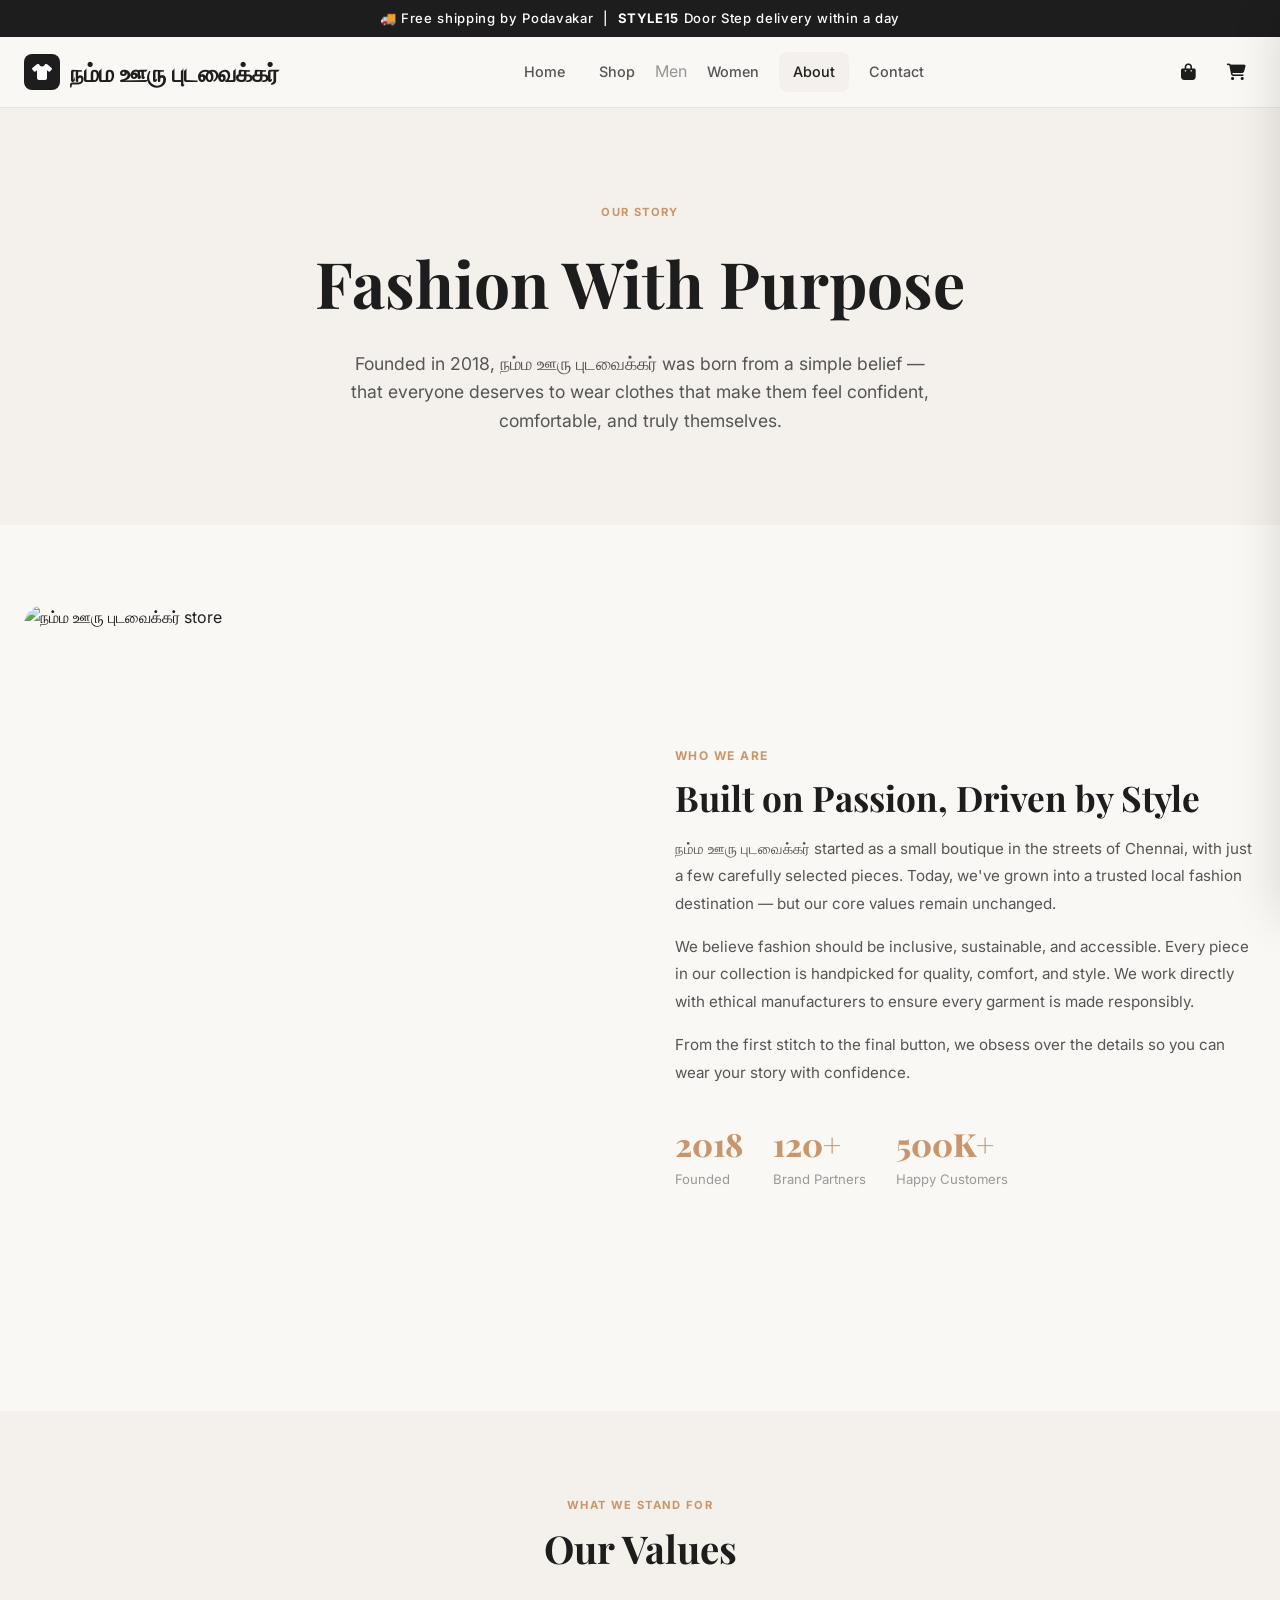
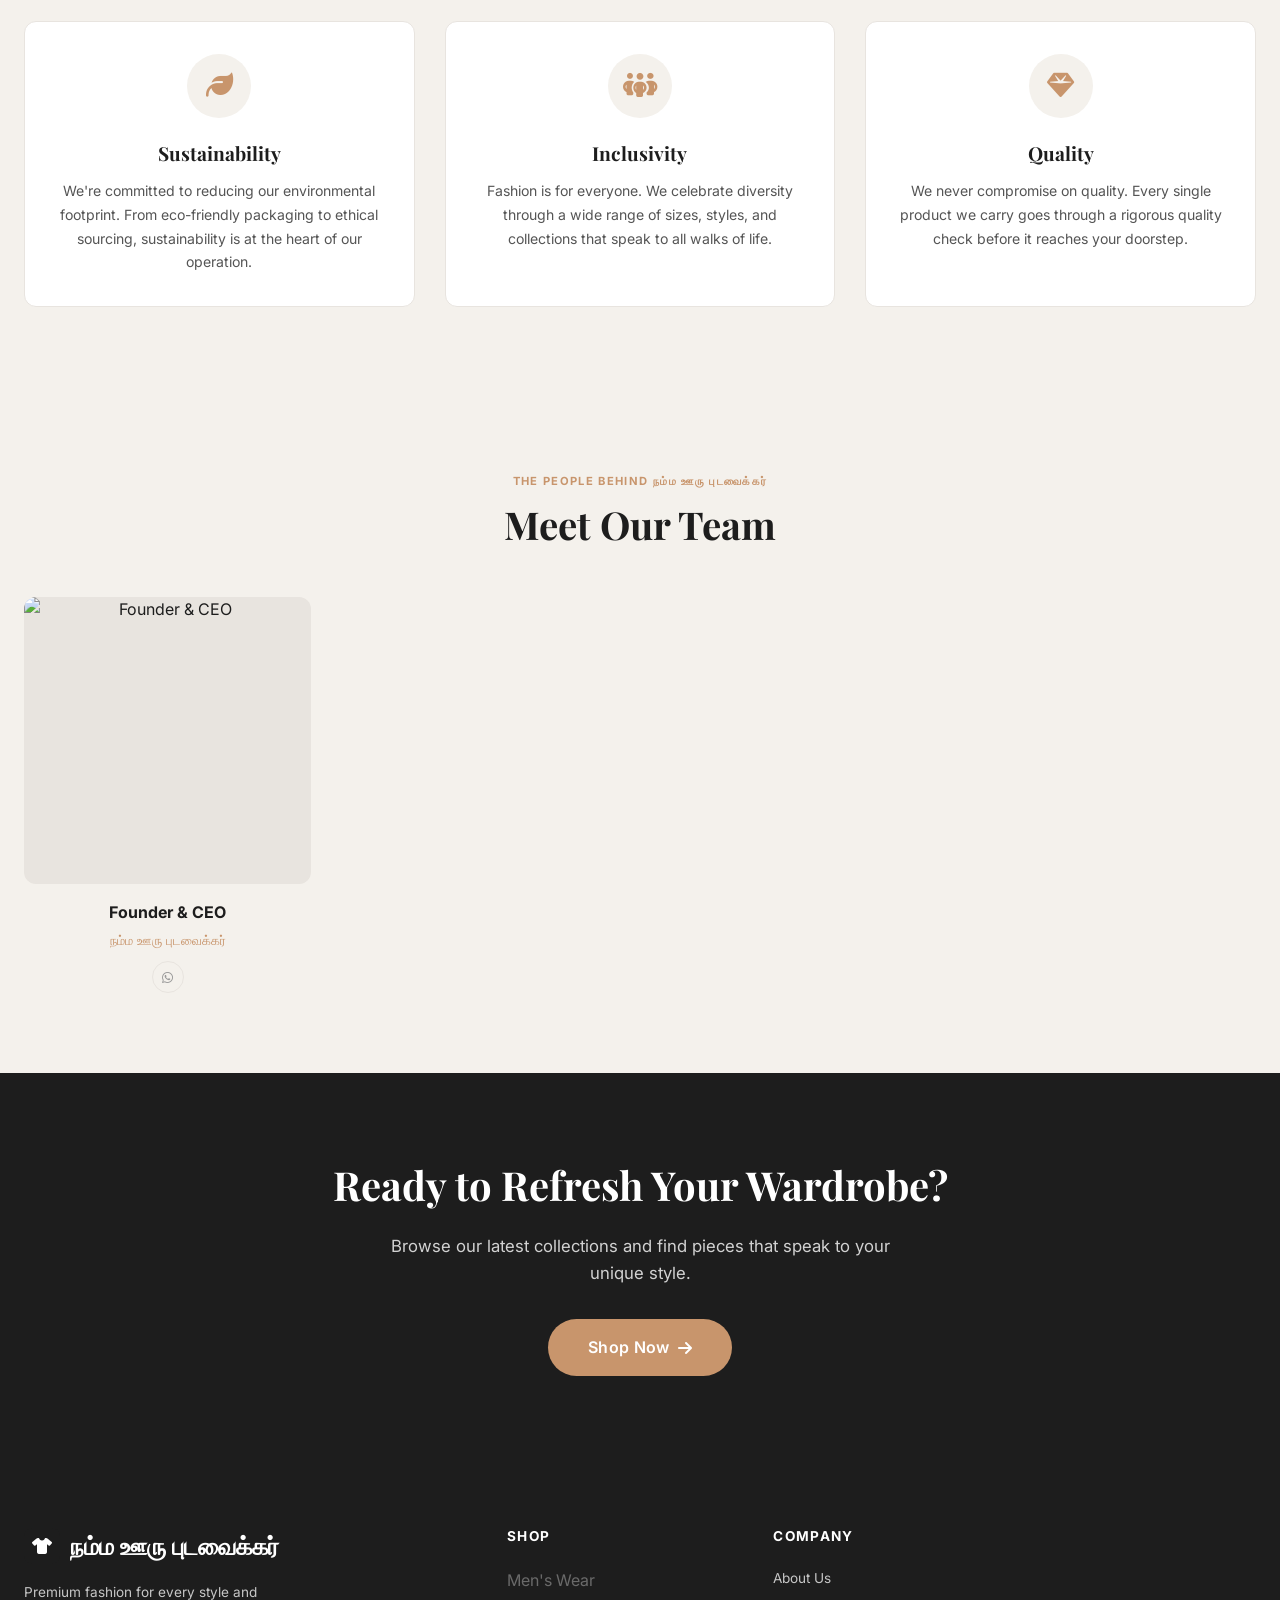
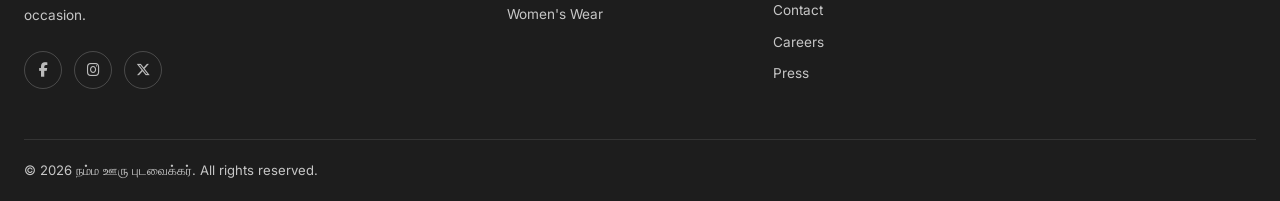
==== commit c1de0b61: "my second commit" ====
--- a/about.html
+++ b/about.html
@@ -3,8 +3,8 @@
 <head>
   <meta charset="UTF-8">
   <meta name="viewport" content="width=device-width, initial-scale=1.0">
-  <meta name="description" content="Our story — Namma Ooru Podavakar was founded to make premium fashion accessible to everyone.">
-  <title>About Us — Namma Ooru Podavakar</title>
+  <meta name="description" content="Our story — நம்ம ஊரு புடவைக்கர் was founded to make premium fashion accessible to everyone.">
+  <title>About Us — நம்ம ஊரு புடவைக்கர்</title>
   <link rel="preconnect" href="https://fonts.googleapis.com">
   <link rel="preconnect" href="https://fonts.gstatic.com" crossorigin>
   <link href="https://fonts.googleapis.com/css2?family=Inter:wght@400;500;600;700;800&family=Playfair+Display:wght@400;700;800&display=swap" rel="stylesheet">
@@ -18,11 +18,11 @@
 <header class="site-header" id="siteHeader">
   <div class="container">
     <div class="header-inner">
-      <a href="index.html" class="logo"><div class="logo-icon"><i class="fa-solid fa-shirt"></i></div>Namma Ooru Podavakar</a>
+      <a href="index.html" class="logo"><div class="logo-icon"><i class="fa-solid fa-shirt"></i></div>நம்ம ஊரு புடவைக்கர்</a>
       <nav class="main-nav" id="mainNav">
         <a href="index.html">Home</a>
         <a href="shop.html">Shop</a>
-        <a href="shop.html?cat=men">Men</a>
+        <span style="pointer-events:none;opacity:0.45;cursor:default;">Men</span>
         <a href="shop.html?cat=women">Women</a>
         <a href="about.html">About</a>
         <a href="contact.html">Contact</a>
@@ -47,7 +47,7 @@
   <div class="container">
     <span class="tag">Our Story</span>
     <h1>Fashion With Purpose</h1>
-    <p>Founded in 2018, Namma Ooru Podavakar was born from a simple belief — that everyone deserves to wear clothes that make them feel confident, comfortable, and truly themselves.</p>
+    <p>Founded in 2018, நம்ம ஊரு புடவைக்கர் was born from a simple belief — that everyone deserves to wear clothes that make them feel confident, comfortable, and truly themselves.</p>
   </div>
 </section>
 
@@ -56,12 +56,12 @@
   <div class="container">
     <div class="about-story-grid">
       <div class="about-story-image">
-        <img src="https://images.unsplash.com/photo-1558769132-cb1aea458c5e?w=700&q=80" alt="Namma Ooru Podavakar store" loading="lazy">
+        <img src="https://images.unsplash.com/photo-1558769132-cb1aea458c5e?w=700&q=80" alt="நம்ம ஊரு புடவைக்கர் store" loading="lazy">
       </div>
       <div>
         <div class="about-tag">Who We Are</div>
         <h2 class="about-title">Built on Passion, Driven by Style</h2>
-        <p class="about-text">Namma Ooru Podavakar started as a small boutique in the streets of Chennai, with just a few carefully selected pieces. Today, we've grown into a trusted local fashion destination — but our core values remain unchanged.</p>
+        <p class="about-text">நம்ம ஊரு புடவைக்கர் started as a small boutique in the streets of Chennai, with just a few carefully selected pieces. Today, we've grown into a trusted local fashion destination — but our core values remain unchanged.</p>
         <p class="about-text">We believe fashion should be inclusive, sustainable, and accessible. Every piece in our collection is handpicked for quality, comfort, and style. We work directly with ethical manufacturers to ensure every garment is made responsibly.</p>
         <p class="about-text">From the first stitch to the final button, we obsess over the details so you can wear your story with confidence.</p>
         <div style="display:flex;gap:30px;margin-top:32px;">
@@ -120,16 +120,16 @@
 <section class="team-section">
   <div class="container">
     <div class="text-center">
-      <span class="tag">The People Behind Namma Ooru Podavakar</span>
+      <span class="tag">The People Behind நம்ம ஊரு புடவைக்கர்</span>
       <h2 class="section-title">Meet Our Team</h2>
     </div>
     <div class="team-grid" style="justify-content:center;">
       <div class="team-card">
         <div class="team-avatar">
-          <img src="images/DSC_4355.JPG" alt="Founder & CEO" loading="lazy">
+          <img src="images/CEO.jpeg" alt="Founder & CEO" loading="lazy">
         </div>
         <div class="team-name">Founder &amp; CEO</div>
-        <div class="team-role">Namma Ooru Podavakar</div>
+        <div class="team-role">நம்ம ஊரு புடவைக்கர்</div>
         <div class="team-social">
           <a href="https://wa.me/919942233235" aria-label="WhatsApp"><i class="fa-brands fa-whatsapp"></i></a>
         </div>
@@ -152,7 +152,7 @@
   <div class="container">
     <div class="footer-grid">
       <div class="footer-brand">
-        <a href="index.html" class="logo"><div class="logo-icon"><i class="fa-solid fa-shirt"></i></div>Namma Ooru Podavakar</a>
+        <a href="index.html" class="logo"><div class="logo-icon"><i class="fa-solid fa-shirt"></i></div>நம்ம ஊரு புடவைக்கர்</a>
         <p class="footer-desc">Premium fashion for every style and occasion.</p>
         <div class="footer-social">
           <a class="social-btn" href="#"><i class="fa-brands fa-facebook-f"></i></a>
@@ -162,7 +162,7 @@
       </div>
       <div class="footer-col"><h4>Shop</h4>
         <div class="footer-links">
-          <a href="shop.html?cat=men">Men's Wear</a>
+          <span style="pointer-events:none;opacity:0.45;cursor:default;">Men's Wear</span>
           <a href="shop.html?cat=women">Women's Wear</a>
         </div>
       </div>
@@ -175,7 +175,7 @@
         </div>
       </div>
     </div>
-    <div class="footer-bottom"><span>© 2026 Namma Ooru Podavakar. All rights reserved.</span></div>
+    <div class="footer-bottom"><span>© 2026 நம்ம ஊரு புடவைக்கர். All rights reserved.</span></div>
   </div>
 </footer>
 
--- a/css/style.css
+++ b/css/style.css
@@ -447,8 +447,9 @@
   height: 100%;
   object-fit: cover;
   transition: transform .4s ease;
-}
-.product-card:hover .product-card-image img { transform: scale(1.07); }
+  cursor: zoom-in;
+}
+.product-card:hover .product-card-image img { transform: scale(1.5); }
 
 .product-badge {
   position: absolute;
@@ -931,7 +932,7 @@
   aspect-ratio: 3/4;
   margin-bottom: 14px;
 }
-.gallery-main img { width: 100%; height: 100%; object-fit: cover; }
+.gallery-main img { width: 100%; height: 100%; object-fit: cover; cursor: zoom-in; transition: transform 0s; }
 .gallery-thumbs { display: flex; gap: 10px; }
 .gallery-thumb {
   width: 80px;
